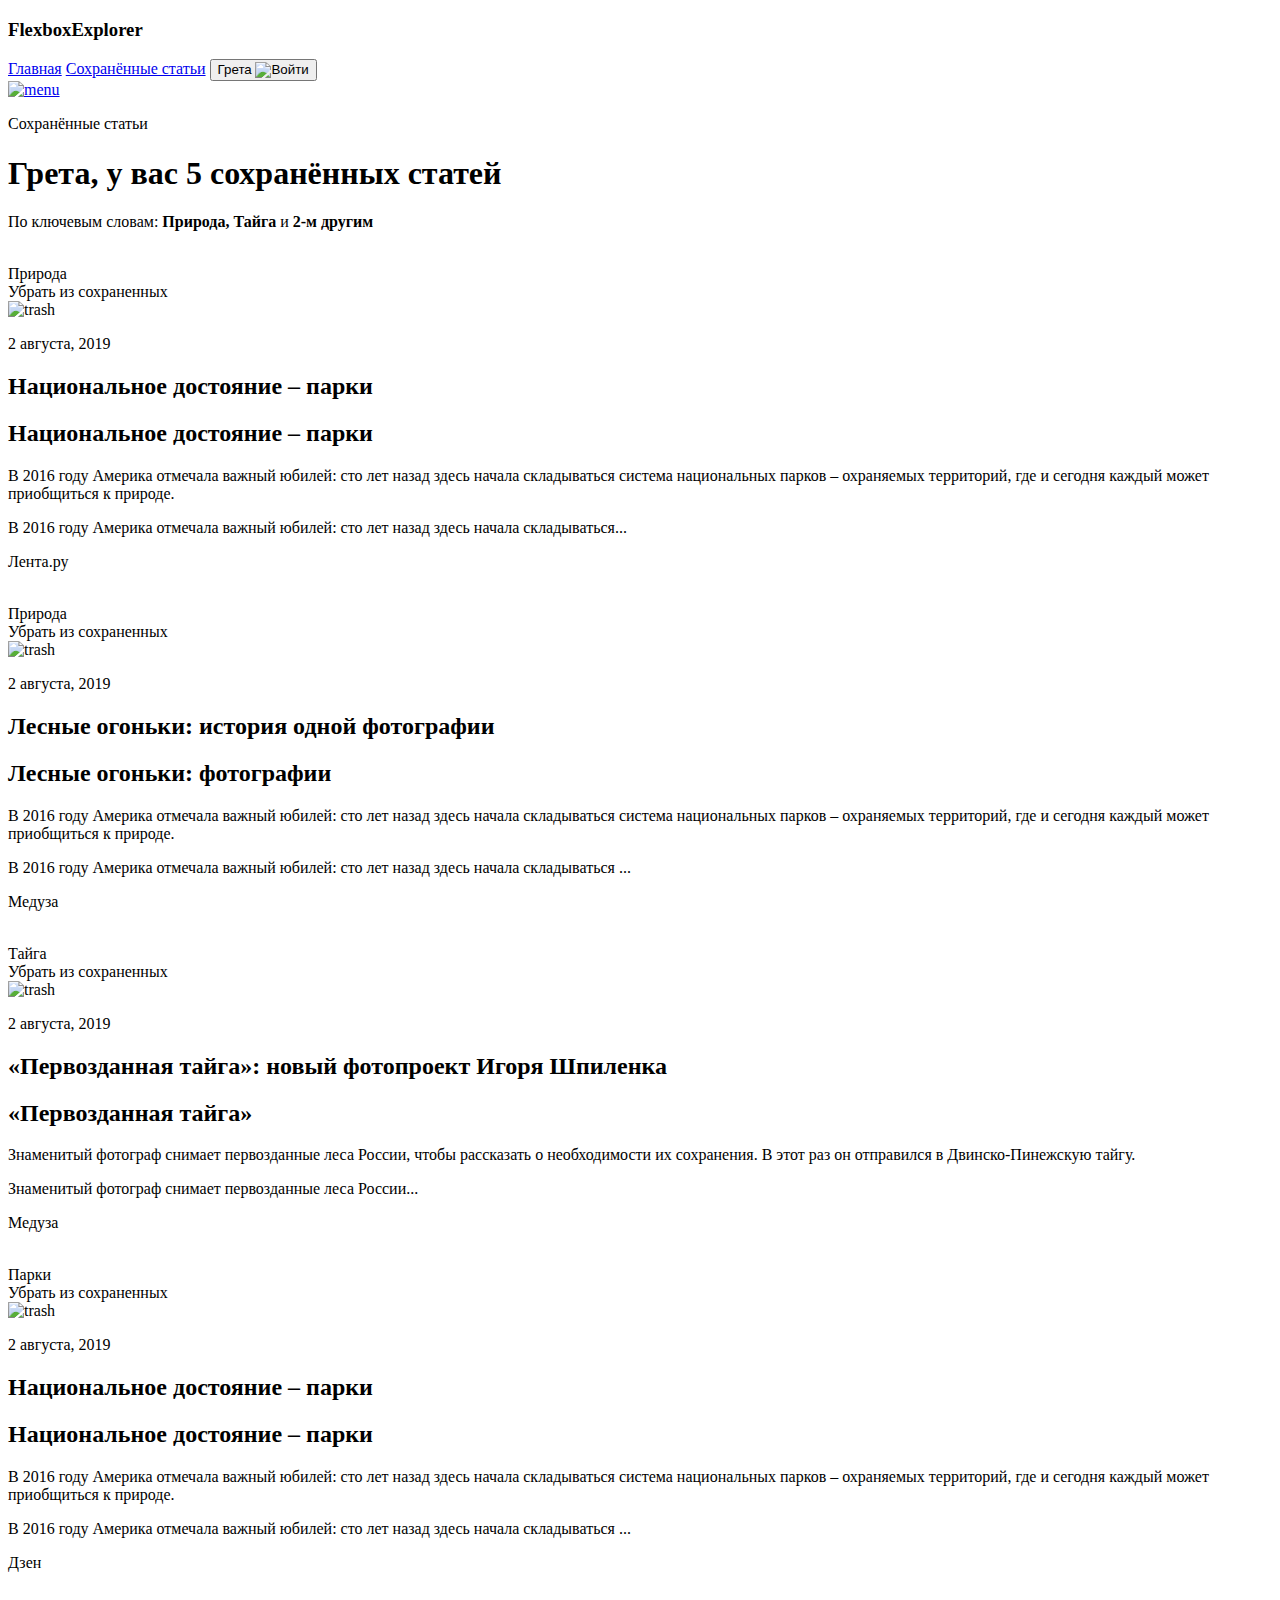
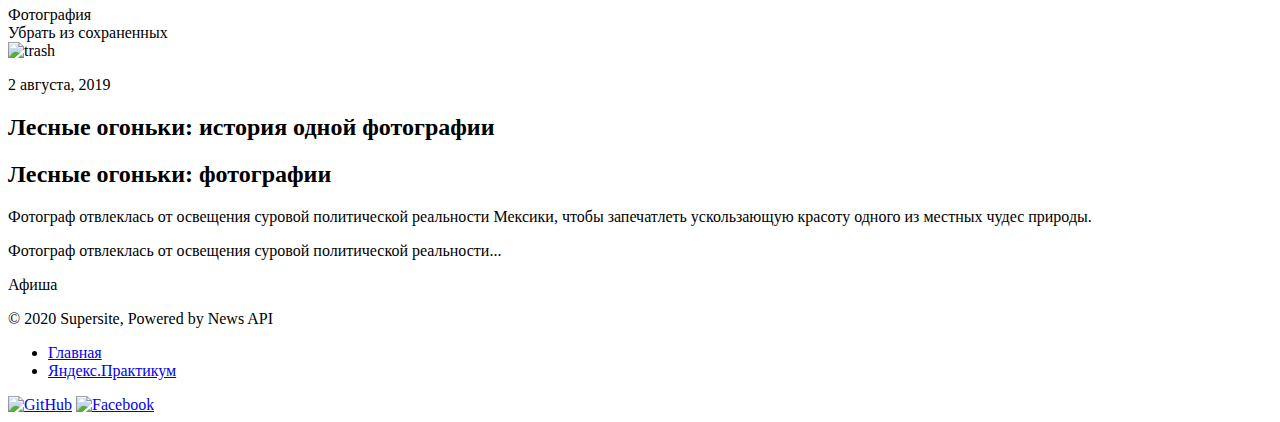
==== flexbox.html @ dbc023f1 "Update flexbox.html" ====
<!DOCTYPE html>
<html lang="ru">
  <head>
    <meta charset="UTF-8" />
    <meta http-equiv="X-UA-Compatible" content="IE=edge" />
    <meta name="viewport" content="width=device-width, initial-scale=1.0" />
    <link rel="stylesheet" href="css/flexbox.css" />
    <title>FlexboxExplorer</title>
  </head>
  <body>
    <nav class="nav">
      <header class="header">
        <div class="logo">
          <h3>FlexboxExplorer</h3>
        </div>
        <div class="nav-menu">
          <a href="#" class="nav-title">Главная</a>
          <a href="#" class="nav-title">Сохранённые статьи</a>
          <button class="btn btn-entry">
            Грета
            <img src="img/logout.svg" alt="Войти" />
          </button>
        </div>
        <a href="#" class="menu-icon"><img src="img/menu.svg" alt="menu"></a>
      </header>
    </nav>
      <section class="promo">
        <div class="promo-title">
          <p class="promo-text">Сохранённые статьи</p>
          <h1>Грета, у вас 5 сохранённых статей</h1>
          <p class="keywords">
            По ключевым словам: <strong> Природа, Тайга</strong> и
            <strong>2-м другим</strong>
          </p>
        </div>
      </section>
  
      <section class="sec-main">
        <main class="main">
          <div class="card card-1">
            <div class="picture">
              <img src="img/card1.jpg" alt="" />
              <div class="active-btn-flex">
                <div class="key-word">Природа</div>
                <div class="active-btn-flex-inner">
                  <div class="delete-card">Убрать из сохраненных</div>
                  <div class="trash">
                    <img src="img/trash.svg" alt="trash" />
                  </div>
                </div>
              </div>
            </div>
            <div class="text">
              <p class="card-date">2 августа, 2019</p>
              <h2>Национальное достояние – парки</h2>
              <h2 class="h2-mobile">Национальное достояние – парки</h2>
              <p class="text-info">
                В 2016 году Америка отмечала важный юбилей: сто лет назад здесь
                начала складываться система национальных парков – охраняемых
                территорий, где и сегодня каждый может приобщиться к природе.
              </p>
              <p class="text-info mob">
                В 2016 году Америка отмечала важный юбилей: сто лет назад здесь
                начала складываться...
              </p>
              <p class="tag">Лента.ру</p>
            </div>
          </div>
          <div class="card card-2">
            <div class="picture">
              <img src="img/card2.jpg" alt="" />
              <div class="active-btn-flex">
                <div class="key-word">Природа</div>
                <div class="active-btn-flex-inner">
                  <div class="delete-card delete-card-flag">
                    Убрать из сохраненных
                  </div>
                  <div class="trash">
                    <img src="img/trash.svg" alt="trash" />
                  </div>
                </div>
              </div>
            </div>
            <div class="text">
              <p class="card-date">2 августа, 2019</p>
              <h2>Лесные огоньки: история одной фотографии</h2>
              <h2 class="h2-mobile">Лесные огоньки: фотографии</h2>
              <p class="text-info">
                В 2016 году Америка отмечала важный юбилей: сто лет назад здесь
                начала складываться система национальных парков – охраняемых
                территорий, где и сегодня каждый может приобщиться к природе.
              </p>
              <p class="text-info mob">
                В 2016 году Америка отмечала важный юбилей: сто лет назад здесь
                начала складываться ...
              </p>
              <p class="tag">Медуза</p>
            </div>
          </div>
          <div class="card card-3">
            <div class="picture">
              <img src="img/card3.jpg" alt="" />
              <div class="active-btn-flex">
                <div class="key-word">Тайга</div>
                <div class="active-btn-flex-inner">
                  <div class="delete-card">Убрать из сохраненных</div>
                  <div class="trash">
                    <img src="img/trash.svg" alt="trash" />
                  </div>
                </div>
              </div>
            </div>
            <div class="text">
              <p class="card-date">2 августа, 2019</p>
              <h2>«Первозданная тайга»: новый фотопроект Игоря Шпиленка</h2>
              <h2 class="h2-mobile">«Первозданная тайга»</h2>
              <p class="text-info">
                Знаменитый фотограф снимает первозданные леса России, чтобы
                рассказать о необходимости их сохранения. В этот раз он
                отправился в Двинско-Пинежскую тайгу.
              </p>
              <p class="text-info mob">
                Знаменитый фотограф снимает первозданные леса России...
              </p>
              <p class="tag">Медуза</p>
            </div>
          </div>
          <div class="card card-4">
            <div class="picture">
              <img src="img/card1.jpg" alt="" />
              <div class="active-btn-flex">
                <div class="key-word">Парки</div>
                <div class="active-btn-flex-inner">
                  <div class="delete-card">Убрать из сохраненных</div>
                  <div class="trash">
                    <img src="img/trash.svg" alt="trash" />
                  </div>
                </div>
              </div>
            </div>
            <div class="text">
              <p class="card-date">2 августа, 2019</p>
              <h2>Национальное достояние – парки</h2>
              <h2 class="h2-mobile">Национальное достояние – парки</h2>
              <p class="text-info">
                В 2016 году Америка отмечала важный юбилей: сто лет назад здесь
                начала складываться система национальных парков – охраняемых
                территорий, где и сегодня каждый может приобщиться к природе.
              </p>
              <p class="text-info mob">
                В 2016 году Америка отмечала важный юбилей: сто лет назад здесь
                начала складываться ...
              </p>
              <p class="tag">Дзен</p>
            </div>
          </div>
          <div class="card card-5">
            <div class="picture">
              <img src="img/card2.jpg" alt="" />
              <div class="active-btn-flex">
                <div class="key-word">Фотография</div>
                <div class="active-btn-flex-inner">
                  <div class="delete-card">Убрать из сохраненных</div>
                  <div class="trash">
                    <img src="img/trash.svg" alt="trash" />
                  </div>
                </div>
              </div>
            </div>
            <div class="text">
              <p class="card-date">2 августа, 2019</p>
              <h2>Лесные огоньки: история одной фотографии</h2>
              <h2 class="h2-mobile">Лесные огоньки: фотографии </h2>
              <p class="text-info">
                Фотограф отвлеклась от освещения суровой политической реальности
                Мексики, чтобы запечатлеть ускользающую красоту одного из
                местных чудес природы.
              </p>
              <p class="text-info mob">
                Фотограф отвлеклась от освещения суровой политической реальности...
              </p>
              <p class="tag">Афиша</p>
            </div>
          </div>
        </main>
      </section>
      <footer class="footer">
        <div class="copyright">
          <p>© 2020 Supersite, Powered by News API</p>
        </div>
        <div class="footer-menu">
          <ul class="footer-nav-list">
            <li class="footer-menu"><a href="#"> Главная</li></a>
            <li class="footer-menu"><a href="#">Яндекс.Практикум</li></a>
          </ul>
          <a class="icon git" href="#"><img src="img/github.svg" alt="GitHub" /></a>
            <a class="icon facebook" href="#"><img src="img/facebook.svg" alt="Facebook" /></a>
          </div>
        </div>
      </footer>
    </div>
  </body>
</html>
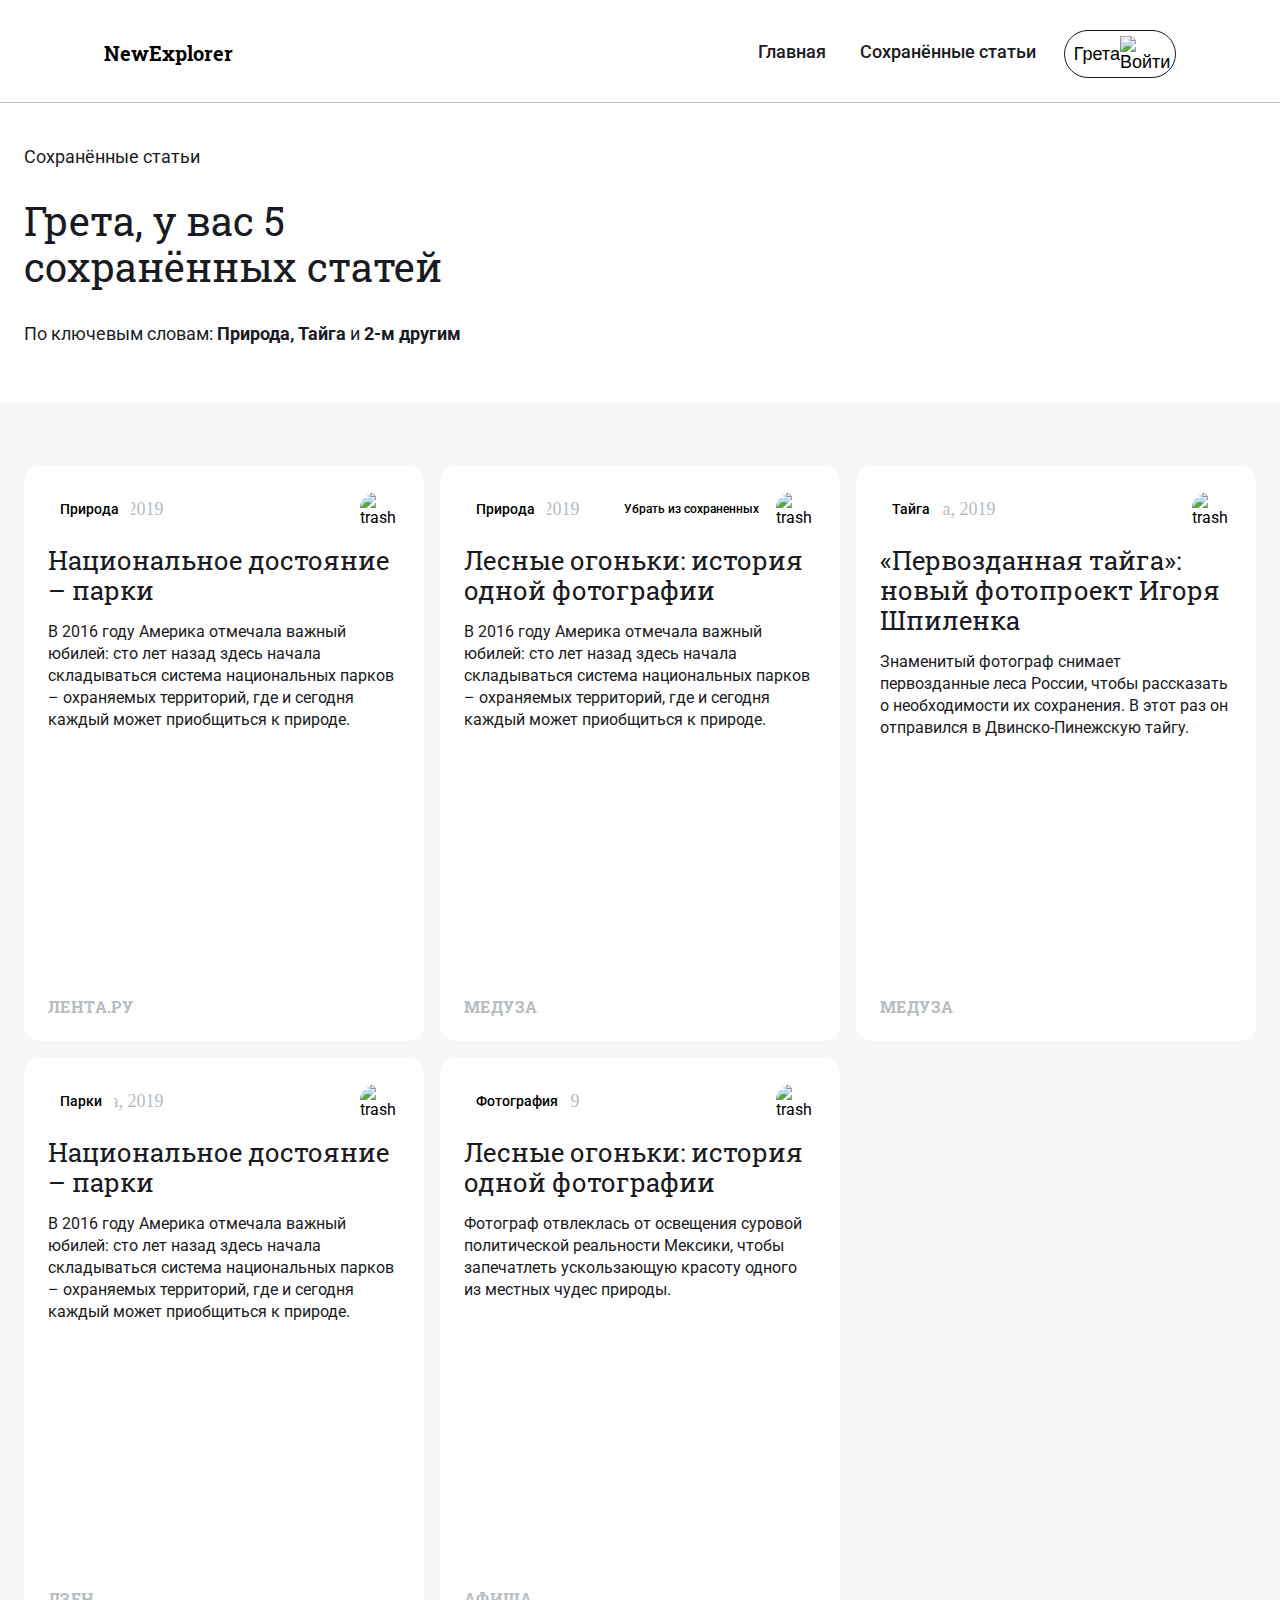
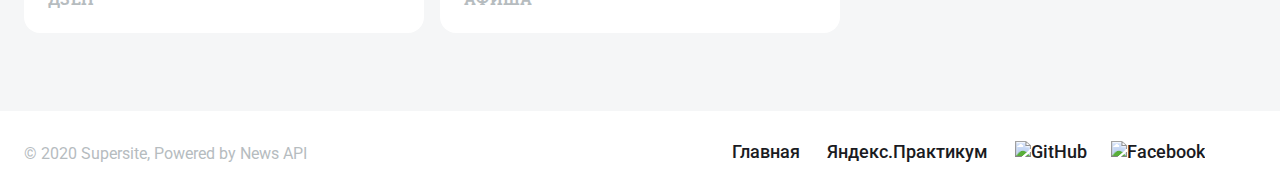
==== commit 2c555385: "fixes" ====
--- a/flexbox.html
+++ b/flexbox.html
@@ -8,22 +8,22 @@
     <title>FlexboxExplorer</title>
   </head>
   <body>
-    <nav class="nav">
+    <navigation class="navigation-base">
       <header class="header">
         <div class="logo">
-          <h3>FlexboxExplorer</h3>
-        </div>
-        <div class="nav-menu">
-          <a href="#" class="nav-title">Главная</a>
-          <a href="#" class="nav-title">Сохранённые статьи</a>
-          <button class="btn btn-entry">
+          <h3>NewExplorer</h3>
+        </div>
+        <div class="navigation-menu">
+          <li class="navigation-title">Главная</li>
+              <li class="navigation-title">Сохранённые статьи</li>
+          <button class="button button-entry">
             Грета
             <img src="img/logout.svg" alt="Войти" />
           </button>
         </div>
         <a href="#" class="menu-icon"><img src="img/menu.svg" alt="menu"></a>
       </header>
-    </nav>
+    </navigation>
       <section class="promo">
         <div class="promo-title">
           <p class="promo-text">Сохранённые статьи</p>
@@ -35,7 +35,7 @@
         </div>
       </section>
   
-      <section class="sec-main">
+      <section class="main-section">
         <main class="main">
           <div class="card card-1">
             <div class="picture">
@@ -189,7 +189,7 @@
           <p>© 2020 Supersite, Powered by News API</p>
         </div>
         <div class="footer-menu">
-          <ul class="footer-nav-list">
+          <ul class="footer-navigation-list">
             <li class="footer-menu"><a href="#"> Главная</li></a>
             <li class="footer-menu"><a href="#">Яндекс.Практикум</li></a>
           </ul>
--- a/css/flexbox.css
+++ b/css/flexbox.css
@@ -0,0 +1,520 @@
+@import url("https://fonts.googleapis.com/css2?family=Roboto+Slab:wght@400;700&family=Roboto:wght@400;500;700&display=swap");
+
+*::after,
+*::before {
+  padding: 0;
+  margin: 0;
+  box-sizing: inherit;
+}
+html {
+  font-size: 62.5%;
+}
+body {
+  font-family: "Roboto", serif;
+  font-weight: 400;
+  font-size: 1.6rem;
+  box-sizing: border-box;
+  margin: 0;
+}
+
+.navigation {
+  margin: 0 auto;
+}
+
+/*Header*/
+.logo h3 {
+  font-family: Roboto Slab;
+  font-style: normal;
+  font-weight: bold;
+  font-size: 2rem;
+  line-height: 4.6rem;
+  margin: 3rem 0px 2.6rem 104px;
+}
+.navigation-title {
+  font-family: Roboto;
+  text-decoration: none;
+  color: #1a1b22;
+  font-style: normal;
+  font-weight: 500;
+  font-size: 1.8rem;
+  line-height: 2.4;
+}
+.navigation-menu {
+  display: flex;
+  margin: 0;
+}
+.menu-icon {
+  display: none;
+}
+/*Menu*/
+
+.header {
+  display: flex;
+  justify-content: space-between;
+  border-bottom: 1px solid #c4c4c4;
+  align-items: center;
+}
+
+.promo {
+  max-width: 123.2rem;
+  margin: 0 auto;
+}
+.main-section {
+  display: flex;
+  background-color: #f5f6f7;
+  margin: 0;
+  margin-top: 5.6rem;
+  padding: 6.2rem 0;
+}
+.main {
+  display: flex;
+  flex-direction: row;
+  max-width: 123.2rem;
+  margin: 0 auto;
+  flex-wrap: wrap;
+}
+.card {
+  width: 400px;
+  height: 576px;
+  border-radius: 16px;
+  position: relative;
+  padding: 0;
+  background-color: rgba(255, 255, 255, 1);
+  margin-bottom: 1.6rem;
+}
+.card-2,
+.card-5 {
+  margin: 0 1.6rem;
+}
+
+.navigation-list {
+  display: flex;
+  padding: 0;
+  margin: 0;
+  align-items: center;
+}
+
+.navigation-list:last-child {
+  border-bottom: 1px solid black;
+}
+
+.navigation-title {
+  display: inline;
+  margin-right: 34px;
+  list-style-type: none;
+  font-size: 18px;
+  padding-top: 1.9rem;
+  padding-bottom: 1.3rem;
+}
+.navigation-title:last-of-type {
+  margin-right: -76px;
+}
+
+.button {
+  height: 48px;
+  width: 112px;
+  border: 1px solid #1a1b22;
+  background-color: white;
+  box-sizing: border-box;
+  border-radius: 100px;
+  padding: 12px 37px 12px 19px;
+  font-size: 18px;
+  cursor: pointer;
+}
+
+.button-entry {
+  display: flex;
+  align-items: center;
+  justify-content: center;
+  padding: 12px 0px 12px 19px;
+  margin: 1.9rem 10.4rem 1.3rem;
+}
+
+.button-entry p {
+  margin: 0;
+}
+
+.button-entry img {
+  padding-right: 15px;
+}
+
+/*Promo*/
+
+.promo-title h1 {
+  width: 530px;
+}
+
+.keywords {
+  width: 712px;
+  margin: 0;
+}
+
+.promo-text {
+  font-family: Roboto;
+  font-style: normal;
+  font-weight: normal;
+  font-size: 1.125em;
+  line-height: 1.5em;
+  color: rgba(26, 27, 34, 0.5);
+  margin-top: 4rem;
+  margin-bottom: 2.8rem;
+}
+
+.promo-title h1 {
+  font-family: Roboto Slab;
+  font-style: normal;
+  font-weight: normal;
+  font-size: 2.5em;
+  line-height: 46px;
+  color: #1a1b22;
+  margin-bottom: 3rem;
+}
+
+.promo-title p {
+  font-family: Roboto;
+  font-style: normal;
+  font-weight: normal;
+  font-size: 1.125em;
+  line-height: 1.5em;
+  color: #1a1b22;
+}
+
+/*Image & Buttons Cards*/
+
+.picture img {
+  max-width: 100%;
+  border-radius: 16px 16px 0px 0px;
+}
+
+.active-btn-flex {
+  display: flex;
+  justify-content: space-between;
+  position: absolute;
+  left: 24px;
+  top: 24px;
+  right: 24px;
+}
+
+.key-word {
+  display: flex;
+  justify-content: center;
+  align-items: center;
+  padding: 8px 12px;
+  background: #ffffff;
+  border-radius: 10px;
+  font-family: Roboto;
+  font-style: normal;
+  font-weight: 500;
+  font-size: 0.875em;
+  line-height: 2.4rem;
+  text-align: center;
+  color: #000000;
+}
+
+.active-btn-flex-inner {
+  display: flex;
+}
+
+.delete-card {
+  background: #ffffff;
+  border-radius: 10px;
+  height: 40px;
+  width: 159px;
+  margin-right: 5px;
+  font-family: Roboto;
+  font-style: normal;
+  font-weight: 500;
+  font-size: 0.75em;
+  line-height: 0.875em;
+  display: none;
+  justify-content: center;
+  align-items: center;
+  color: #000000;
+}
+
+.delete-card-flag {
+  display: flex;
+}
+
+.trash {
+  display: flex;
+  justify-content: center;
+  align-items: center;
+  background: #ffffff;
+  border-radius: 10px;
+  height: 40px;
+  width: 40px;
+  cursor: pointer;
+}
+
+.card-date {
+  font-family: Source Sans Pro;
+  font-style: normal;
+  font-weight: normal;
+  font-size: 1.125em;
+  line-height: 1.5em;
+  color: #b6bcbf;
+  margin-top: 12px;
+}
+
+/*Text Cards*/
+
+.text {
+  height: 304px;
+  margin-left: 24px;
+  margin-right: 24px;
+}
+
+.text h2 {
+  margin-bottom: 16px;
+  font-family: Roboto Slab;
+  font-style: normal;
+  font-weight: normal;
+  font-size: 26px;
+  line-height: 30px;
+  color: #1a1b22;
+}
+.h2-mobile {
+  display: none;
+}
+.text-info {
+  font-family: Roboto;
+  font-style: normal;
+  font-weight: normal;
+  font-size: 1em;
+  line-height: 1.375em;
+  color: #1a1b22;
+}
+.mob {
+  display: none;
+}
+
+.tag {
+  font-family: Roboto Slab;
+  font-style: normal;
+  font-weight: bold;
+  font-size: 16px;
+  line-height: 20px;
+  letter-spacing: 0.4px;
+  text-transform: uppercase;
+  color: #b6bcbf;
+  position: absolute;
+  margin: 0;
+  bottom: 24px;
+  left: 24px;
+}
+
+/*Footer*/
+
+.copyright {
+  font-family: Roboto;
+  font-style: normal;
+  font-weight: normal;
+  font-size: 1.6rem;
+  line-height: 1.375em;
+  color: #b6bcbf;
+  margin: 0;
+  margin-top: 3.2rem;
+  margin-bottom: 2.6rem;
+}
+.copyright p {
+  margin: 0;
+}
+.social-web {
+  display: inline;
+}
+
+.footer {
+  max-width: 123.2rem;
+  margin: 0 auto;
+  display: flex;
+  justify-content: space-between;
+}
+.footer-navigation-list {
+  display: flex;
+  justify-content: space-around;
+}
+.footer-menu {
+  display: flex;
+  align-items: center;
+}
+.footer-menu li {
+  margin-left: 2.7rem;
+}
+.footer-menu:last-of-type {
+  margin-right: 2.7rem;
+}
+.footer-menu a {
+  font-family: Roboto;
+  text-decoration: none;
+  color: #1a1b22;
+  font-style: normal;
+  font-weight: 500;
+  font-size: 1.8rem;
+}
+.icon {
+  font-family: Roboto;
+  text-decoration: none;
+  color: #1a1b22;
+  font-style: normal;
+  font-weight: 500;
+  font-size: 1.8rem;
+  margin-right: 2.4rem;
+}
+@media screen and (max-width: 768px) {
+  .main-section {
+    flex-direction: column;
+    width: 100%;
+    margin: 0 auto;
+    overflow: hidden;
+    margin-top: 3.2rem;
+    margin-bottom: 0;
+    padding-top: 1.6rem;
+    padding-bottom: 2.4rem;
+  }
+  .logo h3 {
+    margin: 1.6rem;
+    line-height: 3.4rem;
+  }
+  .navigation-menu {
+    display: none;
+  }
+
+  .card {
+    width: 288px;
+    height: 440px;
+    border-radius: 16px;
+    position: relative;
+    padding: 0;
+    background-color: rgba(255, 255, 255, 1);
+    margin: 1.6rem 1.6rem 0 1.6rem;
+  }
+  .card-2,
+  .card-5 {
+    margin-bottom: 0 1rem;
+  }
+  .promo-title h1 {
+    margin: 1.6rem 0;
+    font-size: 3rem;
+    width: 28.8rem;
+    height: 10.2rem;
+    padding: 0;
+    line-height: 3.4rem;
+  }
+  .promo-title p:first-of-type {
+    width: 28.8rem;
+    font-size: 1.2rem;
+    margin-top: 8px;
+    margin-bottom: 0;
+  }
+
+  .keywords {
+    font-size: 1.8rem;
+    width: 28.8rem;
+  }
+
+  .promo {
+    max-width: 32rem;
+    margin: 0 auto;
+    margin-left: 1.6rem;
+  }
+  .menu-icon {
+    display: flex;
+    margin-right: 1.6rem;
+  }
+  /*footer*/
+  .footer {
+    max-width: 320rem;
+    flex-direction: column-reverse;
+    padding: 0;
+    margin: 1.6rem;
+    margin-top: 0;
+    font-size: 1.8rem;
+  }
+  .footer-navigation-list {
+    width: 20rem;
+    height: 7.2rem;
+  }
+  .icon {
+    margin-top: 0;
+    margin-bottom: 2.2rem;
+    margin-left: 1rem;
+  }
+  .icon:last-of-type {
+    margin-right: 0;
+  }
+  .copyright {
+    margin: 2.2rem 0 2.2rem 0;
+    font-size: 1.6rem;
+    line-height: 6px;
+  }
+  .footer-navigation-list {
+    padding: 0;
+    display: flex;
+    flex-direction: column;
+  }
+
+  .footer-menu li {
+    margin: 0;
+  }
+
+  .footer-menu {
+    margin-right: 0;
+  }
+  .footer-menu:last-of-type {
+    margin-right: 0;
+  }
+
+  /*elements above image*/
+  .active-btn-flex {
+    left: 16px;
+    top: 16px;
+    right: 16px;
+  }
+
+  .active-btn-flex-inner {
+    display: flex;
+  }
+
+  .delete-card-flag {
+    display: none;
+  }
+  h2 {
+    margin: 1rem 0;
+    height: 5.2rem;
+    size: 2rem;
+    line-height: 2.6rem;
+  }
+  .card-date {
+    margin: 1.6rem 1.6rem 0 0;
+    height: 2.4rem;
+  }
+  .text {
+    margin: 0 1.6rem 8px 1.6rem;
+  }
+  .card {
+    overflow: hidden;
+  }
+  h2 {
+    display: none;
+  }
+  .text-info {
+    display: none;
+    line-height: 1.375em;
+    color: #1a1b22;
+  }
+  .mob {
+    display: flex;
+    margin-top: 0;
+  }
+
+  .tag {
+    bottom: 16px;
+    left: 16px;
+  }
+
+  .h2-mobile {
+    display: flex;
+    margin-bottom: 0;
+  }
+}
